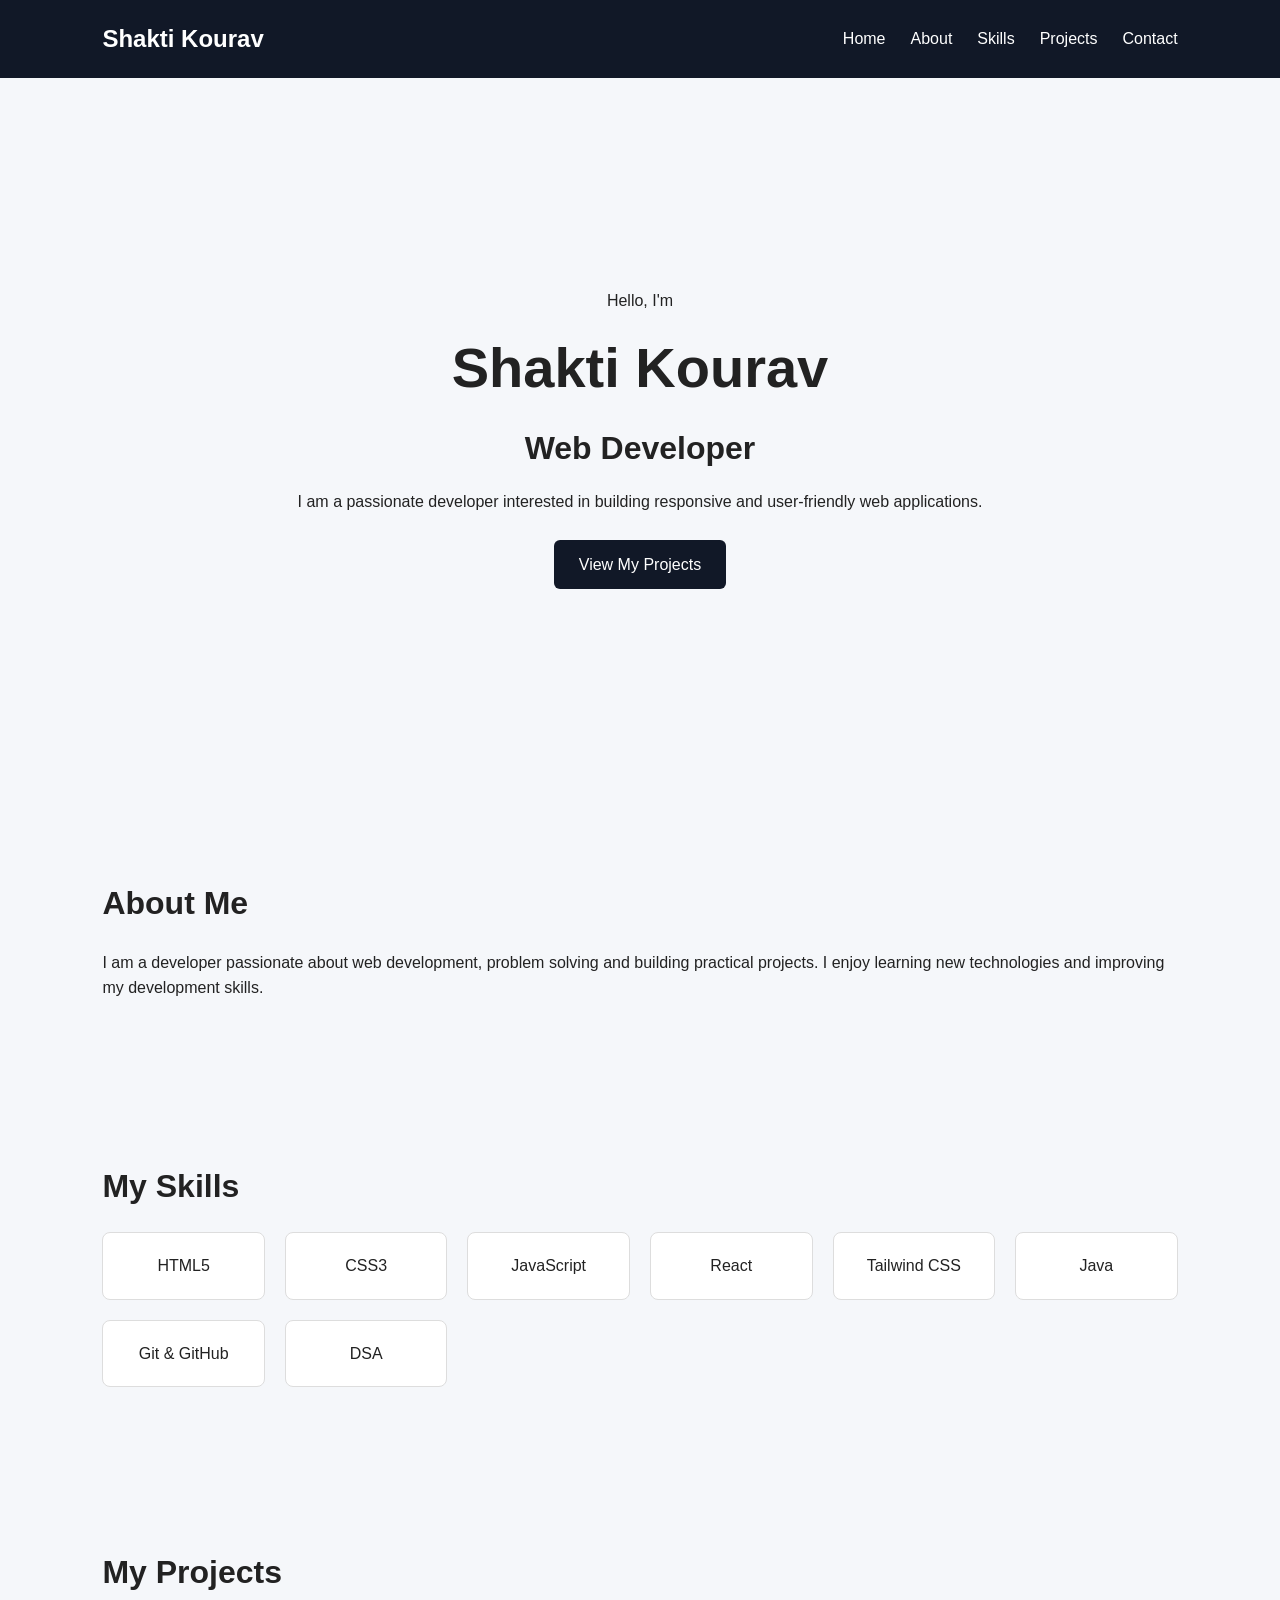
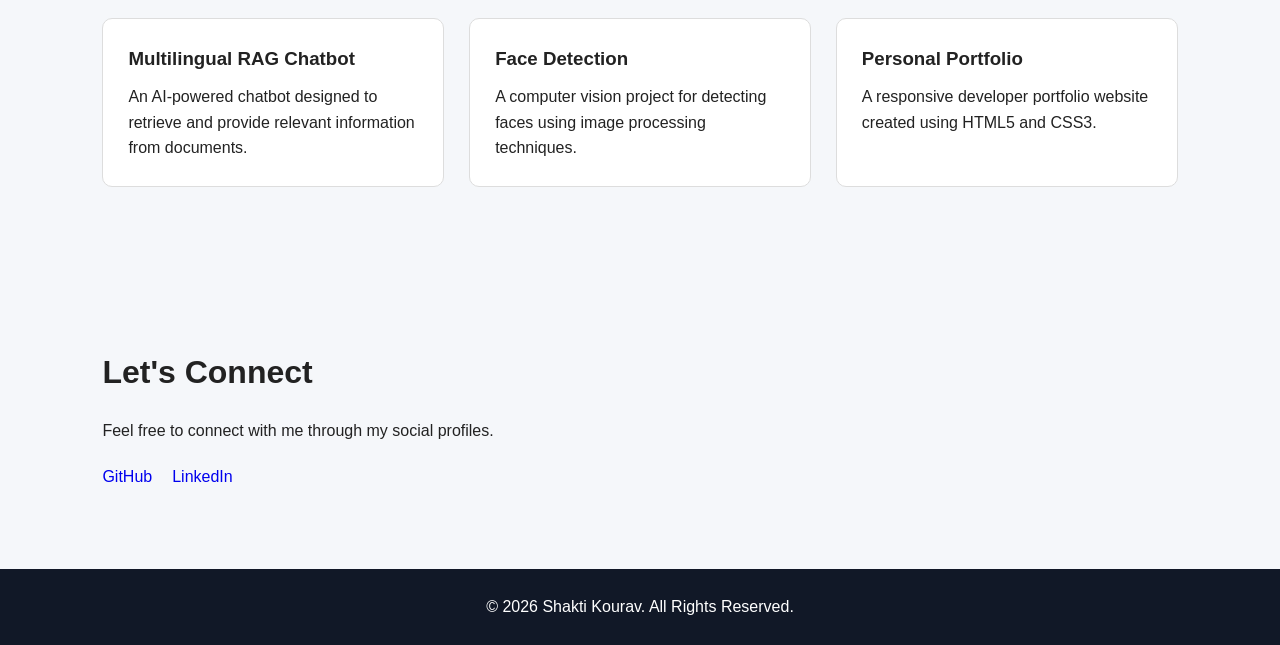
==== personal-portfolio/index.html @ fd903db9 "Add personal portfolio website" ====
<!DOCTYPE html>
<html lang="en">

<head>
    <meta charset="UTF-8">

    <meta name="viewport"
          content="width=device-width, initial-scale=1.0">

    <title>Shakti Kourav | Developer Portfolio</title>

    <link rel="stylesheet" href="style.css">
</head>

<body>

    <!-- Navigation -->
    <header>
        <nav class="navbar">

            <h2>Shakti Kourav</h2>

            <ul>
                <li><a href="#home">Home</a></li>
                <li><a href="#about">About</a></li>
                <li><a href="#skills">Skills</a></li>
                <li><a href="#projects">Projects</a></li>
                <li><a href="#contact">Contact</a></li>
            </ul>

        </nav>
    </header>


    <main>

        <!-- Hero Section -->
        <section id="home" class="hero">

            <div class="hero-content">

                <p>Hello, I'm</p>

                <h1>Shakti Kourav</h1>

                <h2>Web Developer</h2>

                <p>
                    I am a passionate developer interested in
                    building responsive and user-friendly
                    web applications.
                </p>

                <a href="#projects" class="btn">
                    View My Projects
                </a>

            </div>

        </section>


        <!-- About Section -->
        <section id="about">

            <h2>About Me</h2>

            <p>
                I am a developer passionate about web development,
                problem solving and building practical projects.
                I enjoy learning new technologies and improving
                my development skills.
            </p>

        </section>


        <!-- Skills Section -->
        <section id="skills">

            <h2>My Skills</h2>

            <div class="skills-grid">

                <div class="skill">HTML5</div>

                <div class="skill">CSS3</div>

                <div class="skill">JavaScript</div>

                <div class="skill">React</div>

                <div class="skill">Tailwind CSS</div>

                <div class="skill">Java</div>

                <div class="skill">Git & GitHub</div>

                <div class="skill">DSA</div>

            </div>

        </section>


        <!-- Projects Section -->
        <section id="projects">

            <h2>My Projects</h2>

            <div class="projects-grid">

                <article class="project-card">

                    <h3>Multilingual RAG Chatbot</h3>

                    <p>
                        An AI-powered chatbot designed to
                        retrieve and provide relevant information
                        from documents.
                    </p>

                </article>


                <article class="project-card">

                    <h3>Face Detection</h3>

                    <p>
                        A computer vision project for detecting
                        faces using image processing techniques.
                    </p>

                </article>


                <article class="project-card">

                    <h3>Personal Portfolio</h3>

                    <p>
                        A responsive developer portfolio website
                        created using HTML5 and CSS3.
                    </p>

                </article>

            </div>

        </section>


        <!-- Contact Section -->
        <section id="contact">

            <h2>Let's Connect</h2>

            <p>
                Feel free to connect with me through my
                social profiles.
            </p>

            <div class="social-links">

                <a href="https://github.com/ShaktiKourav"
                   target="_blank">
                    GitHub
                </a>

                <a href="YOUR_LINKEDIN_URL"
                   target="_blank">
                    LinkedIn
                </a>

            </div>

        </section>

    </main>


    <!-- Footer -->
    <footer>

        <p>
            © 2026 Shakti Kourav. All Rights Reserved.
        </p>

    </footer>

</body>

</html>
---- personal-portfolio/style.css ----
* {
    margin: 0;
    padding: 0;
    box-sizing: border-box;
}

html {
    scroll-behavior: smooth;
}

body {
    font-family: Arial, sans-serif;
    line-height: 1.6;
    background: #f5f7fa;
    color: #222;
}


/* =========================
   NAVBAR
========================= */

header {
    background: #111827;
    padding: 20px 8%;
}

.navbar {
    display: flex;
    justify-content: space-between;
    align-items: center;
}

.navbar h2 {
    color: white;
}

.navbar ul {
    display: flex;
    gap: 25px;
    list-style: none;
}

.navbar a {
    color: white;
    text-decoration: none;
}

.navbar a:hover {
    text-decoration: underline;
}


/* =========================
   COMMON SECTION
========================= */

section {
    padding: 80px 8%;
}

section h2 {
    margin-bottom: 20px;
    font-size: 2rem;
}


/* =========================
   HERO
========================= */

.hero {
    min-height: 80vh;

    display: flex;
    justify-content: center;
    align-items: center;

    text-align: center;
}

.hero-content {
    max-width: 700px;
}

.hero h1 {
    font-size: 3.5rem;
    margin: 10px 0;
}

.hero h2 {
    margin-bottom: 15px;
}

.btn {
    display: inline-block;

    margin-top: 25px;
    padding: 12px 25px;

    background: #111827;
    color: white;

    text-decoration: none;
    border-radius: 6px;
}


/* =========================
   SKILLS
========================= */

.skills-grid {
    display: grid;

    grid-template-columns:
        repeat(auto-fit, minmax(150px, 1fr));

    gap: 20px;
}

.skill {
    padding: 20px;

    text-align: center;

    background: white;

    border: 1px solid #ddd;

    border-radius: 8px;
}


/* =========================
   PROJECTS
========================= */

.projects-grid {
    display: grid;

    grid-template-columns:
        repeat(auto-fit, minmax(250px, 1fr));

    gap: 25px;
}

.project-card {
    padding: 25px;

    background: white;

    border: 1px solid #ddd;

    border-radius: 10px;
}

.project-card h3 {
    margin-bottom: 10px;
}


/* =========================
   CONTACT
========================= */

.social-links {
    display: flex;
    gap: 20px;
    margin-top: 20px;
}

.social-links a {
    text-decoration: none;
}


/* =========================
   FOOTER
========================= */

footer {
    padding: 25px;

    text-align: center;

    background: #111827;
    color: white;
}


/* =========================
   MOBILE RESPONSIVE
========================= */

@media (max-width: 768px) {

    .navbar {
        flex-direction: column;
        gap: 20px;
    }

    .navbar ul {
        flex-direction: column;
        align-items: center;
        gap: 10px;
    }

    .hero h1 {
        font-size: 2.3rem;
    }

    section {
        padding: 60px 5%;
    }

    .social-links {
        flex-direction: column;
    }

}
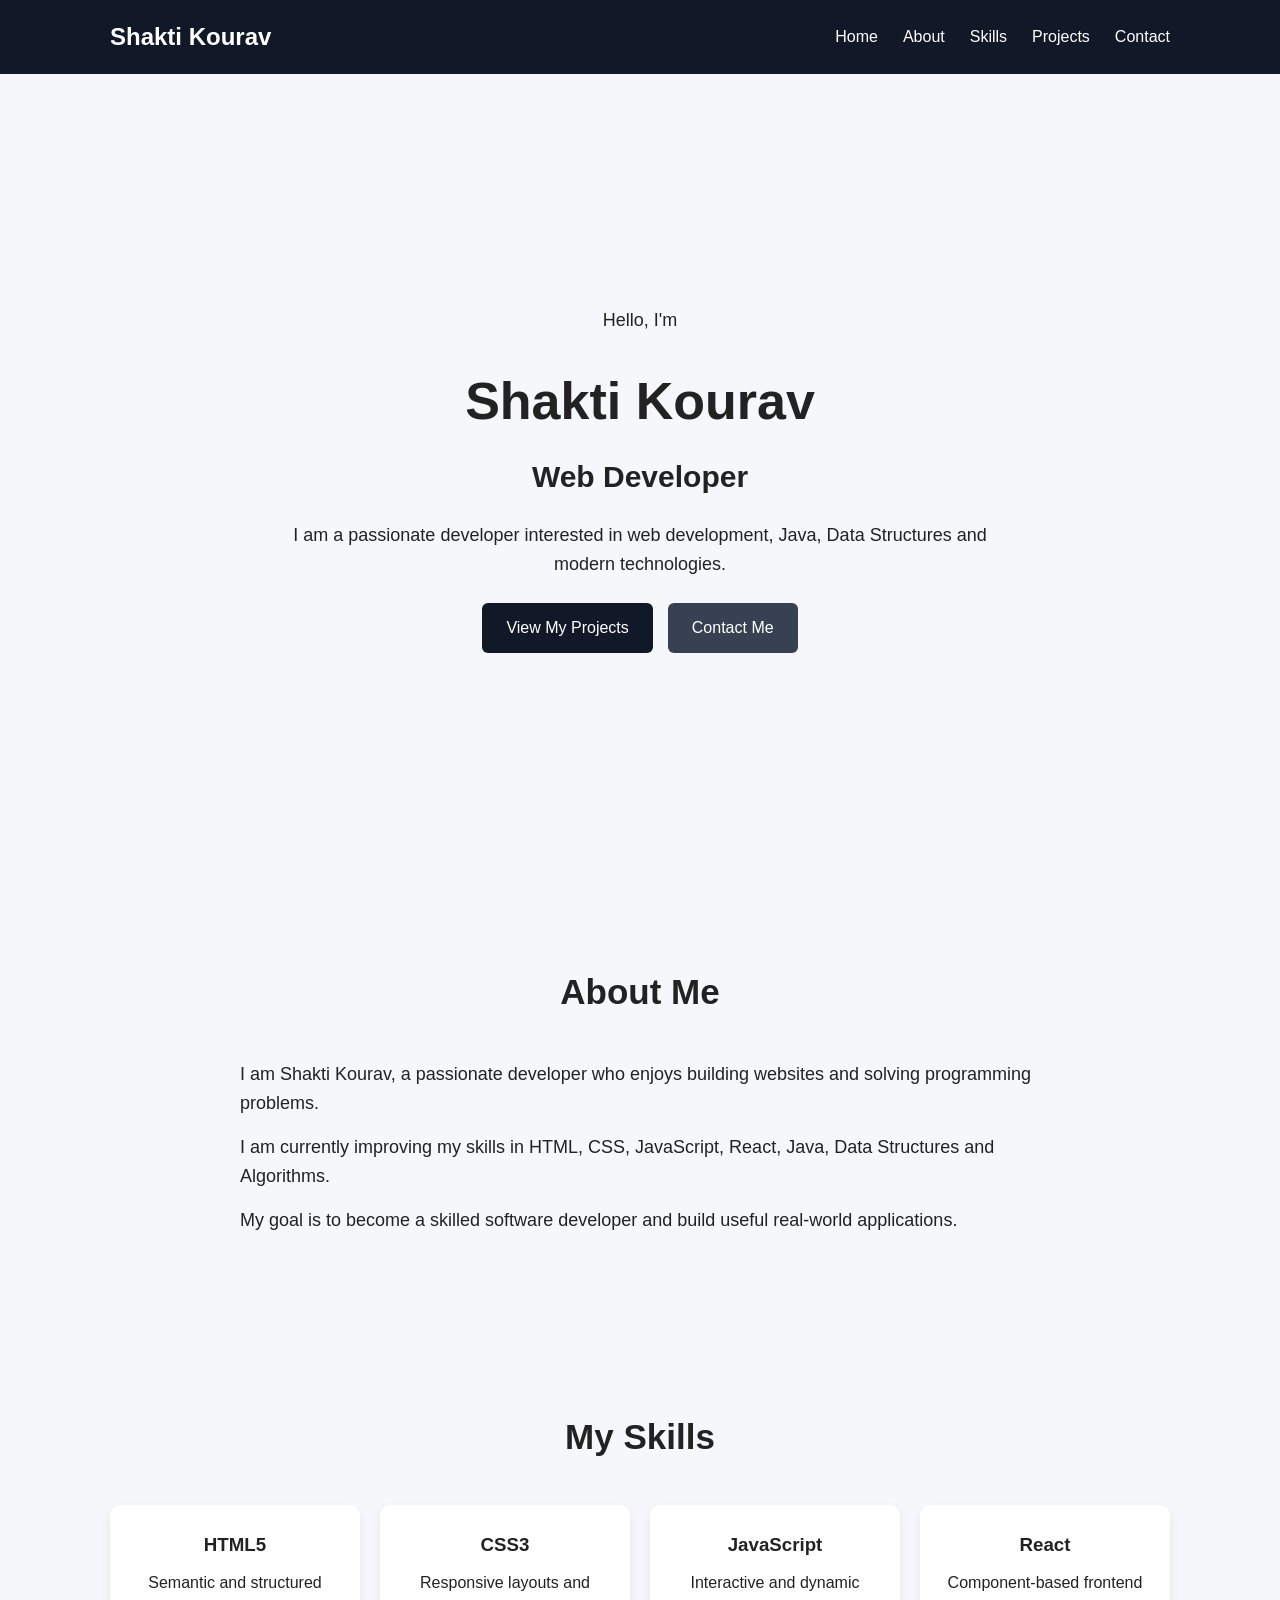
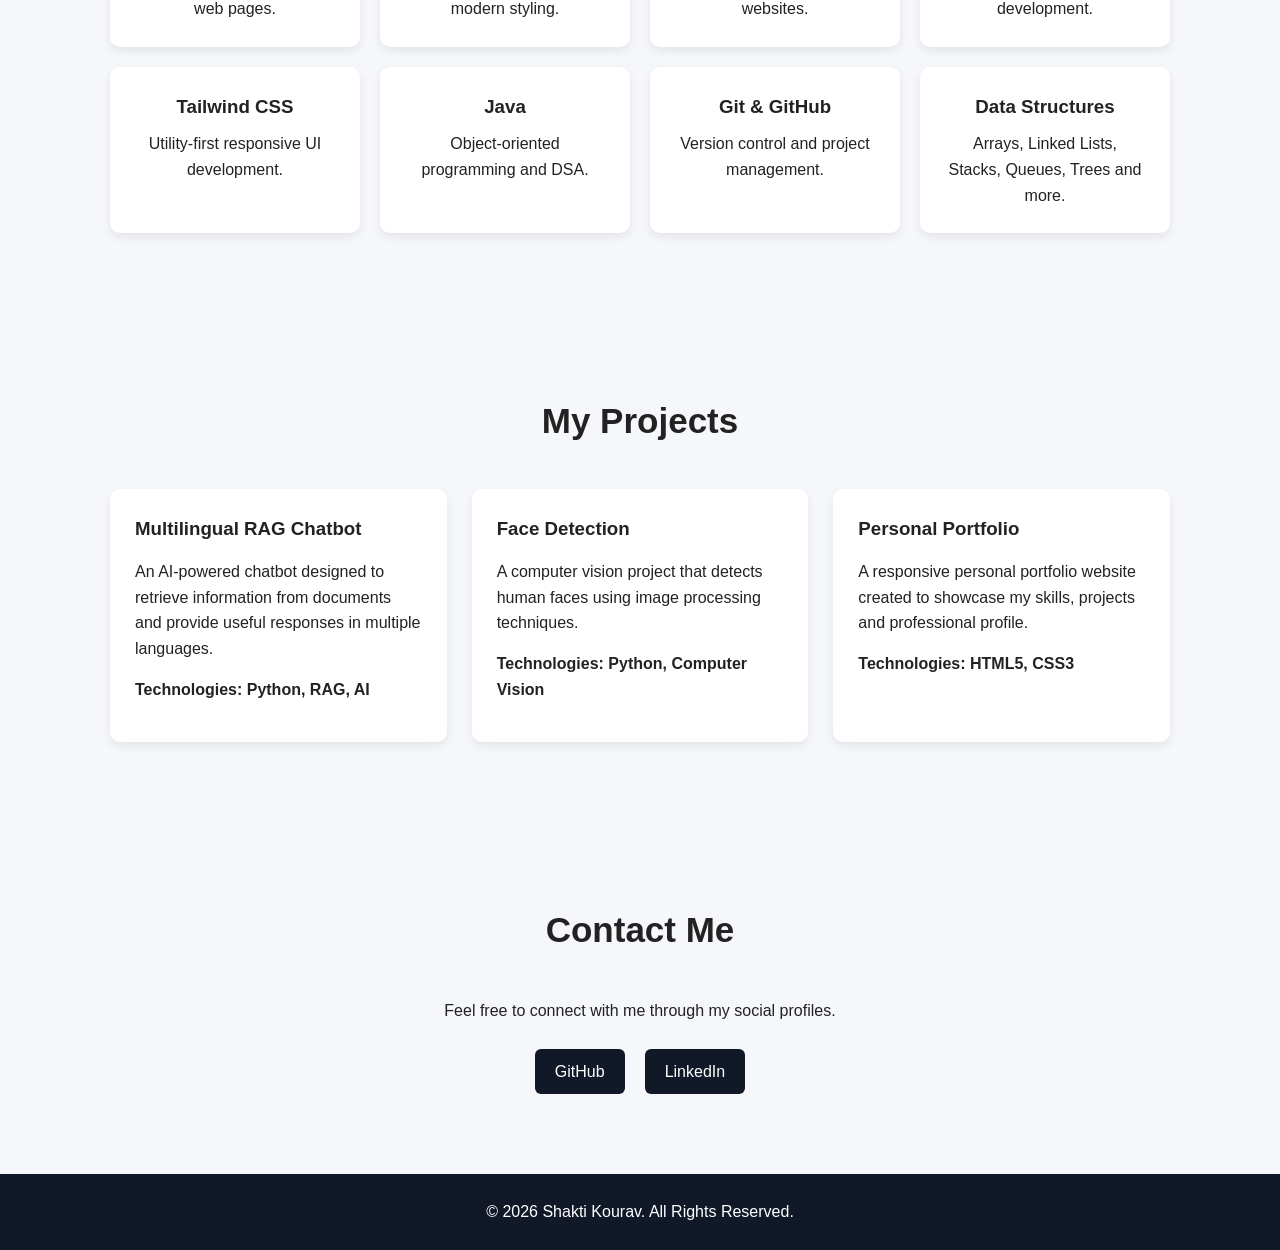
==== commit c208c909: "Add personal portfolio website" ====
--- a/personal-portfolio/index.html
+++ b/personal-portfolio/index.html
@@ -1,31 +1,51 @@
 <!DOCTYPE html>
 <html lang="en">
-
 <head>
     <meta charset="UTF-8">
 
-    <meta name="viewport"
-          content="width=device-width, initial-scale=1.0">
-
-    <title>Shakti Kourav | Developer Portfolio</title>
+    <meta name="viewport" content="width=device-width, initial-scale=1.0">
+
+    <meta
+        name="description"
+        content="Personal portfolio website of Shakti Kourav"
+    >
+
+    <title>Shakti Kourav | Web Developer</title>
 
     <link rel="stylesheet" href="style.css">
 </head>
 
 <body>
 
-    <!-- Navigation -->
+    <!-- ================= NAVBAR ================= -->
+
     <header>
         <nav class="navbar">
 
-            <h2>Shakti Kourav</h2>
-
-            <ul>
-                <li><a href="#home">Home</a></li>
-                <li><a href="#about">About</a></li>
-                <li><a href="#skills">Skills</a></li>
-                <li><a href="#projects">Projects</a></li>
-                <li><a href="#contact">Contact</a></li>
+            <div class="logo">
+                Shakti Kourav
+            </div>
+
+            <ul class="nav-links">
+                <li>
+                    <a href="#home">Home</a>
+                </li>
+
+                <li>
+                    <a href="#about">About</a>
+                </li>
+
+                <li>
+                    <a href="#skills">Skills</a>
+                </li>
+
+                <li>
+                    <a href="#projects">Projects</a>
+                </li>
+
+                <li>
+                    <a href="#contact">Contact</a>
+                </li>
             </ul>
 
         </nav>
@@ -34,90 +54,177 @@
 
     <main>
 
-        <!-- Hero Section -->
+        <!-- ================= HERO ================= -->
+
         <section id="home" class="hero">
 
             <div class="hero-content">
 
-                <p>Hello, I'm</p>
-
-                <h1>Shakti Kourav</h1>
-
-                <h2>Web Developer</h2>
+                <p class="small-text">
+                    Hello, I'm
+                </p>
+
+                <h1>
+                    Shakti Kourav
+                </h1>
+
+                <h2>
+                    Web Developer
+                </h2>
 
                 <p>
                     I am a passionate developer interested in
-                    building responsive and user-friendly
-                    web applications.
-                </p>
-
-                <a href="#projects" class="btn">
-                    View My Projects
-                </a>
-
-            </div>
-
-        </section>
-
-
-        <!-- About Section -->
-        <section id="about">
-
-            <h2>About Me</h2>
-
-            <p>
-                I am a developer passionate about web development,
-                problem solving and building practical projects.
-                I enjoy learning new technologies and improving
-                my development skills.
-            </p>
-
-        </section>
-
-
-        <!-- Skills Section -->
-        <section id="skills">
-
-            <h2>My Skills</h2>
+                    web development, Java, Data Structures and
+                    modern technologies.
+                </p>
+
+                <div class="hero-buttons">
+
+                    <a href="#projects" class="btn">
+                        View My Projects
+                    </a>
+
+                    <a href="#contact" class="btn secondary-btn">
+                        Contact Me
+                    </a>
+
+                </div>
+
+            </div>
+
+        </section>
+
+
+        <!-- ================= ABOUT ================= -->
+
+        <section id="about" class="section">
+
+            <h2 class="section-title">
+                About Me
+            </h2>
+
+            <div class="about-content">
+
+                <p>
+                    I am Shakti Kourav, a passionate developer
+                    who enjoys building websites and solving
+                    programming problems.
+                </p>
+
+                <p>
+                    I am currently improving my skills in
+                    HTML, CSS, JavaScript, React, Java,
+                    Data Structures and Algorithms.
+                </p>
+
+                <p>
+                    My goal is to become a skilled software
+                    developer and build useful real-world
+                    applications.
+                </p>
+
+            </div>
+
+        </section>
+
+
+        <!-- ================= SKILLS ================= -->
+
+        <section id="skills" class="section">
+
+            <h2 class="section-title">
+                My Skills
+            </h2>
 
             <div class="skills-grid">
 
-                <div class="skill">HTML5</div>
-
-                <div class="skill">CSS3</div>
-
-                <div class="skill">JavaScript</div>
-
-                <div class="skill">React</div>
-
-                <div class="skill">Tailwind CSS</div>
-
-                <div class="skill">Java</div>
-
-                <div class="skill">Git & GitHub</div>
-
-                <div class="skill">DSA</div>
-
-            </div>
-
-        </section>
-
-
-        <!-- Projects Section -->
-        <section id="projects">
-
-            <h2>My Projects</h2>
+                <article class="skill-card">
+                    <h3>HTML5</h3>
+                    <p>
+                        Semantic and structured web pages.
+                    </p>
+                </article>
+
+                <article class="skill-card">
+                    <h3>CSS3</h3>
+                    <p>
+                        Responsive layouts and modern styling.
+                    </p>
+                </article>
+
+                <article class="skill-card">
+                    <h3>JavaScript</h3>
+                    <p>
+                        Interactive and dynamic websites.
+                    </p>
+                </article>
+
+                <article class="skill-card">
+                    <h3>React</h3>
+                    <p>
+                        Component-based frontend development.
+                    </p>
+                </article>
+
+                <article class="skill-card">
+                    <h3>Tailwind CSS</h3>
+                    <p>
+                        Utility-first responsive UI development.
+                    </p>
+                </article>
+
+                <article class="skill-card">
+                    <h3>Java</h3>
+                    <p>
+                        Object-oriented programming and DSA.
+                    </p>
+                </article>
+
+                <article class="skill-card">
+                    <h3>Git & GitHub</h3>
+                    <p>
+                        Version control and project management.
+                    </p>
+                </article>
+
+                <article class="skill-card">
+                    <h3>Data Structures</h3>
+                    <p>
+                        Arrays, Linked Lists, Stacks, Queues,
+                        Trees and more.
+                    </p>
+                </article>
+
+            </div>
+
+        </section>
+
+
+        <!-- ================= PROJECTS ================= -->
+
+        <section id="projects" class="section">
+
+            <h2 class="section-title">
+                My Projects
+            </h2>
 
             <div class="projects-grid">
 
                 <article class="project-card">
 
-                    <h3>Multilingual RAG Chatbot</h3>
+                    <h3>
+                        Multilingual RAG Chatbot
+                    </h3>
 
                     <p>
                         An AI-powered chatbot designed to
-                        retrieve and provide relevant information
-                        from documents.
+                        retrieve information from documents
+                        and provide useful responses in
+                        multiple languages.
+                    </p>
+
+                    <p class="tech">
+                        Technologies: Python, RAG, AI
                     </p>
 
                 </article>
@@ -125,11 +232,18 @@
 
                 <article class="project-card">
 
-                    <h3>Face Detection</h3>
-
-                    <p>
-                        A computer vision project for detecting
-                        faces using image processing techniques.
+                    <h3>
+                        Face Detection
+                    </h3>
+
+                    <p>
+                        A computer vision project that detects
+                        human faces using image processing
+                        techniques.
+                    </p>
+
+                    <p class="tech">
+                        Technologies: Python, Computer Vision
                     </p>
 
                 </article>
@@ -137,24 +251,34 @@
 
                 <article class="project-card">
 
-                    <h3>Personal Portfolio</h3>
-
-                    <p>
-                        A responsive developer portfolio website
-                        created using HTML5 and CSS3.
-                    </p>
-
-                </article>
-
-            </div>
-
-        </section>
-
-
-        <!-- Contact Section -->
-        <section id="contact">
-
-            <h2>Let's Connect</h2>
+                    <h3>
+                        Personal Portfolio
+                    </h3>
+
+                    <p>
+                        A responsive personal portfolio website
+                        created to showcase my skills, projects
+                        and professional profile.
+                    </p>
+
+                    <p class="tech">
+                        Technologies: HTML5, CSS3
+                    </p>
+
+                </article>
+
+            </div>
+
+        </section>
+
+
+        <!-- ================= CONTACT ================= -->
+
+        <section id="contact" class="section contact-section">
+
+            <h2 class="section-title">
+                Contact Me
+            </h2>
 
             <p>
                 Feel free to connect with me through my
@@ -163,13 +287,17 @@
 
             <div class="social-links">
 
-                <a href="https://github.com/ShaktiKourav"
-                   target="_blank">
+                <a
+                    href="https://github.com/ShaktiKourav"
+                    target="_blank"
+                >
                     GitHub
                 </a>
 
-                <a href="YOUR_LINKEDIN_URL"
-                   target="_blank">
+                <a
+                    href="https://www.linkedin.com/"
+                    target="_blank"
+                >
                     LinkedIn
                 </a>
 
@@ -180,7 +308,8 @@
     </main>
 
 
-    <!-- Footer -->
+    <!-- ================= FOOTER ================= -->
+
     <footer>
 
         <p>
@@ -190,5 +319,4 @@
     </footer>
 
 </body>
-
 </html>
--- a/personal-portfolio/style.css
+++ b/personal-portfolio/style.css
@@ -1,9 +1,14 @@
+/* ================= RESET ================= */
+
 * {
     margin: 0;
     padding: 0;
     box-sizing: border-box;
 }
 
+
+/* ================= GENERAL ================= */
+
 html {
     scroll-behavior: smooth;
 }
@@ -11,66 +16,59 @@
 body {
     font-family: Arial, sans-serif;
     line-height: 1.6;
-    background: #f5f7fa;
+    background-color: #f5f7fa;
     color: #222;
 }
 
 
-/* =========================
-   NAVBAR
-========================= */
+/* ================= NAVBAR ================= */
 
 header {
-    background: #111827;
-    padding: 20px 8%;
+    background-color: #111827;
+    position: sticky;
+    top: 0;
+    z-index: 1000;
 }
 
 .navbar {
+    max-width: 1100px;
+    margin: auto;
+    padding: 18px 20px;
+
     display: flex;
     justify-content: space-between;
     align-items: center;
 }
 
-.navbar h2 {
-    color: white;
-}
-
-.navbar ul {
+.logo {
+    color: white;
+    font-size: 24px;
+    font-weight: bold;
+}
+
+.nav-links {
+    list-style: none;
+
     display: flex;
     gap: 25px;
-    list-style: none;
-}
-
-.navbar a {
+}
+
+.nav-links a {
     color: white;
     text-decoration: none;
-}
-
-.navbar a:hover {
+    font-size: 16px;
+}
+
+.nav-links a:hover {
     text-decoration: underline;
 }
 
 
-/* =========================
-   COMMON SECTION
-========================= */
-
-section {
-    padding: 80px 8%;
-}
-
-section h2 {
-    margin-bottom: 20px;
-    font-size: 2rem;
-}
-
-
-/* =========================
-   HERO
-========================= */
+/* ================= HERO ================= */
 
 .hero {
-    min-height: 80vh;
+    min-height: 90vh;
+    padding: 80px 20px;
 
     display: flex;
     justify-content: center;
@@ -80,142 +78,272 @@
 }
 
 .hero-content {
-    max-width: 700px;
+    max-width: 750px;
+}
+
+.small-text {
+    font-size: 20px;
+    margin-bottom: 10px;
 }
 
 .hero h1 {
-    font-size: 3.5rem;
-    margin: 10px 0;
+    font-size: 52px;
+    margin-bottom: 10px;
 }
 
 .hero h2 {
-    margin-bottom: 15px;
+    font-size: 30px;
+    margin-bottom: 20px;
+}
+
+.hero p {
+    font-size: 18px;
+    margin-bottom: 25px;
+}
+
+.hero-buttons {
+    display: flex;
+    justify-content: center;
+    gap: 15px;
+    flex-wrap: wrap;
 }
 
 .btn {
     display: inline-block;
-
-    margin-top: 25px;
-    padding: 12px 25px;
-
-    background: #111827;
+    padding: 12px 24px;
+
+    background-color: #111827;
     color: white;
 
     text-decoration: none;
     border-radius: 6px;
 }
 
-
-/* =========================
-   SKILLS
-========================= */
+.btn:hover {
+    opacity: 0.85;
+}
+
+.secondary-btn {
+    background-color: #374151;
+}
+
+
+/* ================= SECTIONS ================= */
+
+.section {
+    max-width: 1100px;
+    margin: auto;
+    padding: 80px 20px;
+}
+
+.section-title {
+    text-align: center;
+    font-size: 35px;
+    margin-bottom: 40px;
+}
+
+
+/* ================= ABOUT ================= */
+
+.about-content {
+    max-width: 800px;
+    margin: auto;
+}
+
+.about-content p {
+    margin-bottom: 15px;
+    font-size: 18px;
+}
+
+
+/* ================= SKILLS ================= */
 
 .skills-grid {
     display: grid;
 
     grid-template-columns:
-        repeat(auto-fit, minmax(150px, 1fr));
+        repeat(4, 1fr);
 
     gap: 20px;
 }
 
-.skill {
-    padding: 20px;
-
-    text-align: center;
-
-    background: white;
-
-    border: 1px solid #ddd;
-
-    border-radius: 8px;
-}
-
-
-/* =========================
-   PROJECTS
-========================= */
+.skill-card {
+    background-color: white;
+
+    padding: 25px;
+
+    border-radius: 10px;
+
+    text-align: center;
+
+    box-shadow:
+        0 4px 10px rgba(0, 0, 0, 0.08);
+}
+
+.skill-card h3 {
+    margin-bottom: 10px;
+}
+
+
+/* ================= PROJECTS ================= */
 
 .projects-grid {
     display: grid;
 
     grid-template-columns:
-        repeat(auto-fit, minmax(250px, 1fr));
+        repeat(3, 1fr);
 
     gap: 25px;
 }
 
 .project-card {
+    background-color: white;
+
     padding: 25px;
 
-    background: white;
-
-    border: 1px solid #ddd;
-
     border-radius: 10px;
+
+    box-shadow:
+        0 4px 10px rgba(0, 0, 0, 0.08);
 }
 
 .project-card h3 {
-    margin-bottom: 10px;
-}
-
-
-/* =========================
-   CONTACT
-========================= */
+    margin-bottom: 15px;
+}
+
+.project-card p {
+    margin-bottom: 15px;
+}
+
+.tech {
+    font-weight: bold;
+}
+
+
+/* ================= CONTACT ================= */
+
+.contact-section {
+    text-align: center;
+}
 
 .social-links {
-    display: flex;
+    margin-top: 25px;
+
+    display: flex;
+    justify-content: center;
+
     gap: 20px;
-    margin-top: 20px;
 }
 
 .social-links a {
     text-decoration: none;
-}
-
-
-/* =========================
-   FOOTER
-========================= */
+
+    background-color: #111827;
+    color: white;
+
+    padding: 10px 20px;
+
+    border-radius: 6px;
+}
+
+.social-links a:hover {
+    opacity: 0.85;
+}
+
+
+/* ================= FOOTER ================= */
 
 footer {
+    background-color: #111827;
+
+    color: white;
+
+    text-align: center;
+
     padding: 25px;
-
-    text-align: center;
-
-    background: #111827;
-    color: white;
-}
-
-
-/* =========================
-   MOBILE RESPONSIVE
-========================= */
+}
+
+
+/* ================= RESPONSIVE DESIGN ================= */
+
+/* Tablet */
+
+@media (max-width: 900px) {
+
+    .skills-grid {
+        grid-template-columns:
+            repeat(2, 1fr);
+    }
+
+    .projects-grid {
+        grid-template-columns:
+            repeat(2, 1fr);
+    }
+
+}
+
+
+/* Mobile */
 
 @media (max-width: 768px) {
 
     .navbar {
         flex-direction: column;
-        gap: 20px;
-    }
-
-    .navbar ul {
+        gap: 15px;
+    }
+
+    .nav-links {
+        flex-wrap: wrap;
+        justify-content: center;
+        gap: 15px;
+    }
+
+    .hero h1 {
+        font-size: 38px;
+    }
+
+    .hero h2 {
+        font-size: 24px;
+    }
+
+    .hero p {
+        font-size: 16px;
+    }
+
+    .skills-grid {
+        grid-template-columns: 1fr;
+    }
+
+    .projects-grid {
+        grid-template-columns: 1fr;
+    }
+
+    .section {
+        padding: 60px 20px;
+    }
+
+}
+
+
+/* Small Mobile */
+
+@media (max-width: 480px) {
+
+    .hero {
+        padding: 60px 15px;
+    }
+
+    .hero h1 {
+        font-size: 32px;
+    }
+
+    .section-title {
+        font-size: 28px;
+    }
+
+    .social-links {
         flex-direction: column;
         align-items: center;
-        gap: 10px;
-    }
-
-    .hero h1 {
-        font-size: 2.3rem;
-    }
-
-    section {
-        padding: 60px 5%;
-    }
-
-    .social-links {
-        flex-direction: column;
     }
 
 }
